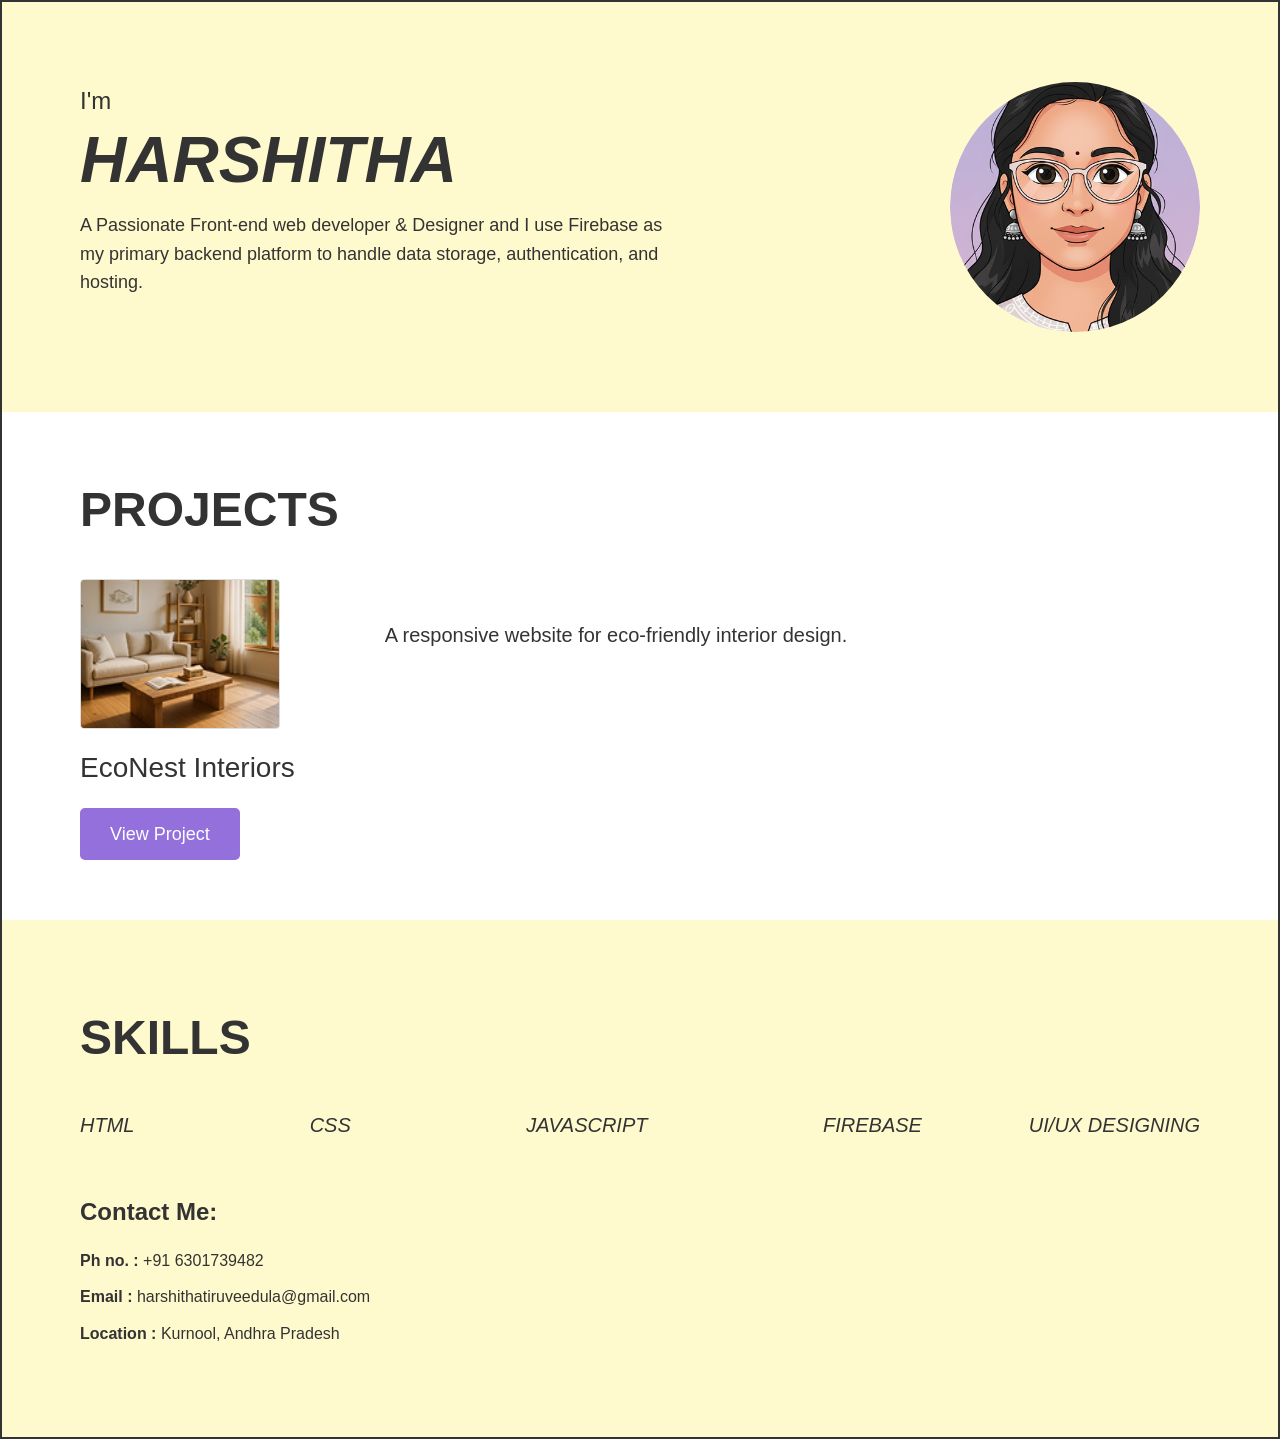
==== index.html @ 0b7bb5dc "Add files via upload" ====
<!DOCTYPE html>
<html lang="en">
<head>
    <meta charset="UTF-8">
    <meta name="viewport" content="width=device-width, initial-scale=1.0">
    <title>Harshitha - Portfolio</title>
    <link rel="stylesheet" href="styles.css">
</head>
<body>
    <!-- About Me Section -->
    <section class="about-section">
        <div class="container">
            <div class="about-content">
                <div class="about-text">
                    <p class="intro-text">I'm</p>
                    <h1 class="name">HARSHITHA</h1>
                    <p class="description">A Passionate Front-end web developer & Designer and I use Firebase as my primary backend platform to handle data storage, authentication, and hosting.</p>
                </div>
                <div class="profile-image-container">
                    <div class="profile-image">
                        <img src="1.jpg" alt="Harshitha" onerror="this.style.display='none'; this.nextElementSibling.style.display='block';">
                        <div class="profile-placeholder" style="display:none;">
                            <svg viewBox="0 0 200 200" xmlns="http://www.w3.org/2000/svg">
                                <circle cx="100" cy="100" r="100" fill="#E6E6FA"/>
                                <circle cx="100" cy="80" r="30" fill="#333"/>
                                <path d="M 50 150 Q 50 120 100 120 Q 150 120 150 150" fill="#333"/>
                            </svg>
                        </div>
                    </div>
                </div>
            </div>
        </div>
    </section>

    <!-- Projects Section -->
    <section class="projects-section">
        <div class="container">
            <h2 class="section-title">PROJECTS</h2>
            <div class="project-item">
                <div class="project-left">
                    <div class="project-thumbnail">
                        <img src="2.jpg" alt="EcoNest Interiors" onerror="this.style.display='none'; this.nextElementSibling.style.display='block';">
                        <div class="thumbnail-placeholder" style="display:none;">
                            <svg viewBox="0 0 200 150" xmlns="http://www.w3.org/2000/svg">
                                <rect width="200" height="150" fill="#f0f0f0"/>
                                <rect x="30" y="30" width="140" height="90" fill="#D2B48C" rx="5"/>
                                <rect x="50" y="50" width="100" height="50" fill="#8B7355"/>
                                <circle cx="100" cy="75" r="8" fill="#90EE90"/>
                            </svg>
                        </div>
                    </div>
                    <h3 class="project-title">EcoNest Interiors</h3>
                    <a href="econest.html" class="view-project-btn">View Project</a>
                </div>
                <div class="project-right">
                    <p class="project-description">A responsive website for eco-friendly interior design.</p>
                </div>
            </div>
        </div>
    </section>

    <!-- Skills & Contact Section -->
    <section class="skills-contact-section">
        <div class="container">
            <div class="skills-section">
                <h2 class="section-title">SKILLS</h2>
                <p class="skills-list">
                    <span class="skills-left">HTML CSS JAVASCRIPT FIREBASE</span>
                    <span class="skill-group">UI/UX DESIGNING</span>
                </p>
            </div>
            <div class="contact-section">
                <h3 class="contact-title">Contact Me:</h3>
                <div class="contact-details">
                    <p><strong>Ph no. :</strong> +91 6301739482</p>
                    <p><strong>Email :</strong> harshithatiruveedula@gmail.com</p>
                    <p><strong>Location :</strong> Kurnool, Andhra Pradesh</p>
                </div>
            </div>
        </div>
    </section>
</body>
</html>
---- styles.css ----
* {
    margin: 0;
    padding: 0;
    box-sizing: border-box;
}

body {
    font-family: -apple-system, BlinkMacSystemFont, 'Segoe UI', Roboto, Oxygen, Ubuntu, Cantarell, sans-serif;
    line-height: 1.6;
    color: #333;
    border: 2px solid #333;
    min-height: 100vh;
    margin: 0;
    padding: 0;
}

.container {
    max-width: 1200px;
    margin: 0 auto;
    padding: 0 40px;
}

/* About Me Section */
.about-section {
    background-color: #FFFACD;
    padding: 80px 20px;
    min-height: 400px;
}

.about-content {
    display: flex;
    align-items: flex-start;
    justify-content: space-between;
    gap: 60px;
    flex-wrap: wrap;
}

.about-text {
    flex: 1;
    min-width: 300px;
    text-align: left;
}

.intro-text {
    font-size: 24px;
    margin-bottom: 5px;
    font-weight: normal;
}

.name {
    font-size: 64px;
    font-weight: 600;
    font-style: italic;
    margin-bottom: 15px;
    line-height: 1.1;
    margin-top: 0;
}

.description {
    font-size: 18px;
    max-width: 600px;
    line-height: 1.6;
    margin-top: 0;
}

.profile-image-container {
    flex-shrink: 0;
}

.profile-image {
    width: 250px;
    height: 250px;
    border-radius: 50%;
    overflow: hidden;
    background-color: #E6E6FA;
    display: flex;
    align-items: center;
    justify-content: center;
}

.profile-image img {
    width: 100%;
    height: 100%;
    object-fit: cover;
    display: block;
}

.profile-placeholder {
    width: 100%;
    height: 100%;
}

.profile-placeholder svg {
    width: 100%;
    height: 100%;
}

/* Projects Section */
.projects-section {
    background-color: #FFFFFF;
    padding: 60px 20px;
}

.section-title {
    font-size: 48px;
    font-weight: bold;
    margin-bottom: 30px;
    text-align: left;
    margin-top: 0;
}

.project-item {
    display: flex;
    gap: 50px;
    align-items: flex-start;
    flex-wrap: wrap;
}

.project-left {
    display: flex;
    flex-direction: column;
    gap: 12px;
    flex-shrink: 0;
}

.project-thumbnail {
    width: 200px;
    height: 150px;
    border: 1px solid #ddd;
    border-radius: 4px;
    overflow: hidden;
    background-color: #f9f9f9;
}

.project-thumbnail img {
    width: 100%;
    height: 100%;
    object-fit: cover;
    display: block;
}

.thumbnail-placeholder {
    width: 100%;
    height: 100%;
}

.thumbnail-placeholder svg {
    width: 100%;
    height: 100%;
}

.project-title {
    font-size: 28px;
    font-weight: normal;
    margin: 0;
    margin-top: 5px;
}

.view-project-btn {
    display: inline-block;
    padding: 12px 30px;
    background-color: #9370DB;
    color: white;
    text-decoration: none;
    border-radius: 5px;
    font-size: 18px;
    transition: background-color 0.3s;
    width: fit-content;
    margin-top: 5px;
}

.view-project-btn:hover {
    background-color: #7B68EE;
}

.project-right {
    flex: 1;
    min-width: 250px;
    display: flex;
    align-items: center;
    padding-top: 0;
    margin-left: 0;
}

.project-description {
    font-size: 20px;
    line-height: 1.6;
    margin: 40px;
    max-width: 500px;
}

/* Skills & Contact Section */
.skills-contact-section {
    background-color: #FFFACD;
    padding: 80px 20px;
}

.skills-section {
    margin-bottom: 50px;
}

.skills-list {
    font-size: 20px;
    font-style: italic;
    line-height: 1.8;
    margin-top: 10px;
    display: flex;
    justify-content: space-between;
    align-items: center;
    flex-wrap: wrap;
    gap: 20px;
}

.skills-left {
    word-spacing: 170px;
}

.skill-group {
    word-spacing: normal;
    margin-left: auto;
}

.contact-section {
    margin-top: 0;
}

.contact-title {
    font-size: 24px;
    font-weight: bold;
    margin-bottom: 15px;
    margin-top: 0;
}

.contact-details p {
    font-size: 16px;
    margin-bottom: 8px;
    line-height: 1.8;
    margin-top: 0;
}

.contact-details strong {
    font-weight: bold;
}

/* Mobile Responsive */
@media (max-width: 768px) {
    .about-section {
        padding: 40px 20px;
    }

    .about-content {
        flex-direction: column;
        text-align: center;
    }

    .name {
        font-size: 48px;
    }

    .description {
        font-size: 16px;
    }

    .profile-image {
        width: 200px;
        height: 200px;
    }

    .section-title {
        font-size: 36px;
    }

    .project-item {
        flex-direction: column;
    }

    .project-left {
        width: 100%;
    }

    .project-thumbnail {
        width: 100%;
        max-width: 300px;
        height: 200px;
    }

    .project-right {
        width: 100%;
    }

    .skills-list {
        font-size: 16px;
        text-align: center;
    }

    .contact-details {
        text-align: center;
    }
}

@media (max-width: 480px) {
    .name {
        font-size: 36px;
    }

    .intro-text {
        font-size: 20px;
    }

    .description {
        font-size: 14px;
    }

    .section-title {
        font-size: 28px;
    }

    .project-title {
        font-size: 20px;
    }

    .view-project-btn {
        padding: 10px 20px;
        font-size: 14px;
    }
}
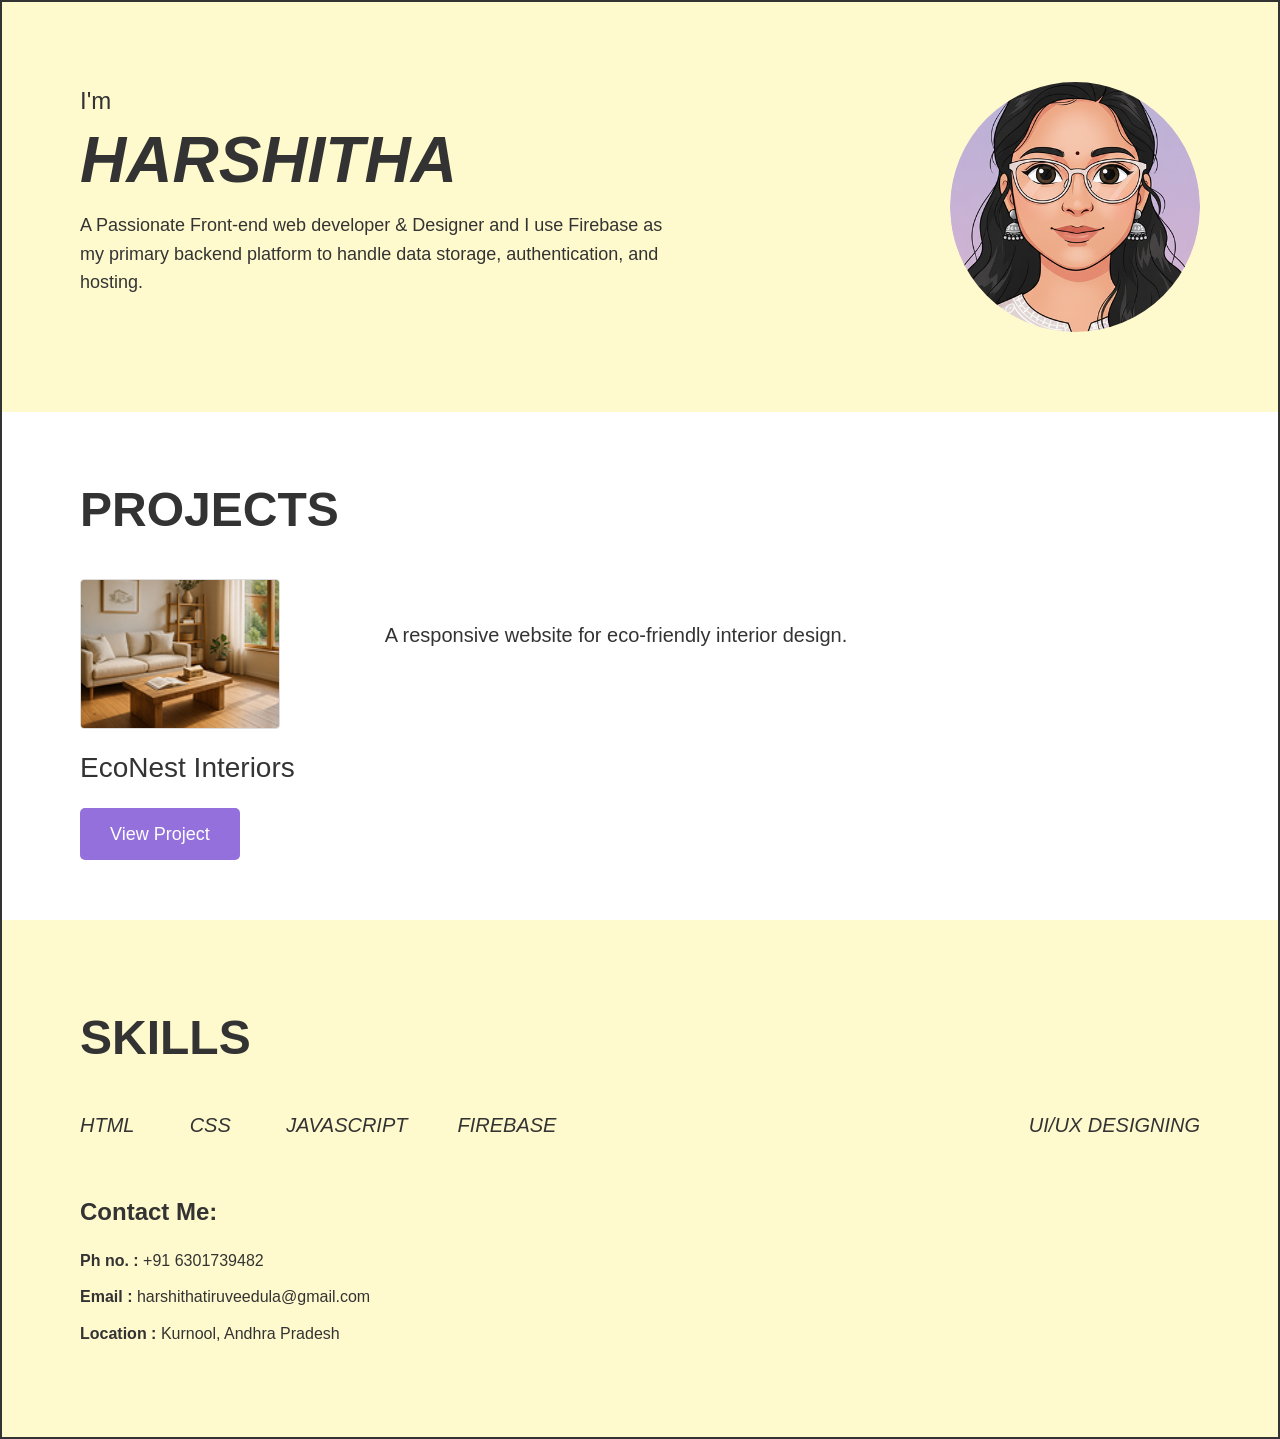
==== commit e4366b35: "Add files via upload" ====
--- a/index.html
+++ b/index.html
@@ -65,7 +65,10 @@
             <div class="skills-section">
                 <h2 class="section-title">SKILLS</h2>
                 <p class="skills-list">
-                    <span class="skills-left">HTML CSS JAVASCRIPT FIREBASE</span>
+                    <span class="skills-left-group">
+                        <span class="skills-line-1">HTML CSS JAVASCRIPT</span>
+                        <span class="skills-line-2">FIREBASE</span>
+                    </span>
                     <span class="skill-group">UI/UX DESIGNING</span>
                 </p>
             </div>
--- a/styles.css
+++ b/styles.css
@@ -211,8 +211,18 @@
     gap: 20px;
 }
 
-.skills-left {
-    word-spacing: 170px;
+.skills-left-group {
+    display: flex;
+    align-items: center;
+    gap: 50px;
+}
+
+.skills-line-1 {
+    word-spacing: 50px;
+}
+
+.skills-line-2 {
+    word-spacing: normal;
 }
 
 .skill-group {
@@ -250,7 +260,19 @@
 
     .about-content {
         flex-direction: column;
-        text-align: center;
+        align-items: flex-start;
+    }
+
+    .about-text {
+        text-align: left;
+        width: 100%;
+    }
+
+    .profile-image-container {
+        width: 100%;
+        display: flex;
+        justify-content: center;
+        margin-top: 30px;
     }
 
     .name {
@@ -272,10 +294,14 @@
 
     .project-item {
         flex-direction: column;
+        align-items: center;
     }
 
     .project-left {
         width: 100%;
+        display: flex;
+        flex-direction: column;
+        align-items: center;
     }
 
     .project-thumbnail {
@@ -284,17 +310,58 @@
         height: 200px;
     }
 
+    .project-title {
+        text-align: center;
+        width: 100%;
+    }
+
+    .view-project-btn {
+        align-self: center;
+    }
+
     .project-right {
         width: 100%;
+        display: flex;
+        justify-content: center;
+    }
+
+    .project-description {
+        text-align: center;
     }
 
     .skills-list {
         font-size: 16px;
-        text-align: center;
+        display: flex;
+        flex-direction: column;
+        align-items: flex-start;
+        gap: 8px;
+    }
+
+    .skills-left-group {
+        display: flex;
+        flex-direction: column;
+        align-items: flex-start;
+        gap: 8px;
+        width: 100%;
+    }
+
+    .skills-line-1 {
+        word-spacing: 20px;
+        display: block;
+    }
+
+    .skills-line-2 {
+        display: block;
+    }
+
+    .skill-group {
+        align-self: flex-end;
+        margin-left: 0;
+        margin-top: 0;
     }
 
     .contact-details {
-        text-align: center;
+        text-align: left;
     }
 }
 
@@ -317,11 +384,34 @@
 
     .project-title {
         font-size: 20px;
+        text-align: center;
     }
 
     .view-project-btn {
         padding: 10px 20px;
         font-size: 14px;
-    }
-}
-
+        align-self: center;
+    }
+
+    .project-description {
+        text-align: center;
+    }
+
+    .skills-list {
+        font-size: 14px;
+        gap: 6px;
+    }
+
+    .skills-left-group {
+        gap: 6px;
+    }
+
+    .skills-line-1 {
+        word-spacing: 15px;
+    }
+
+    .skill-group {
+        align-self: flex-end;
+    }
+}
+
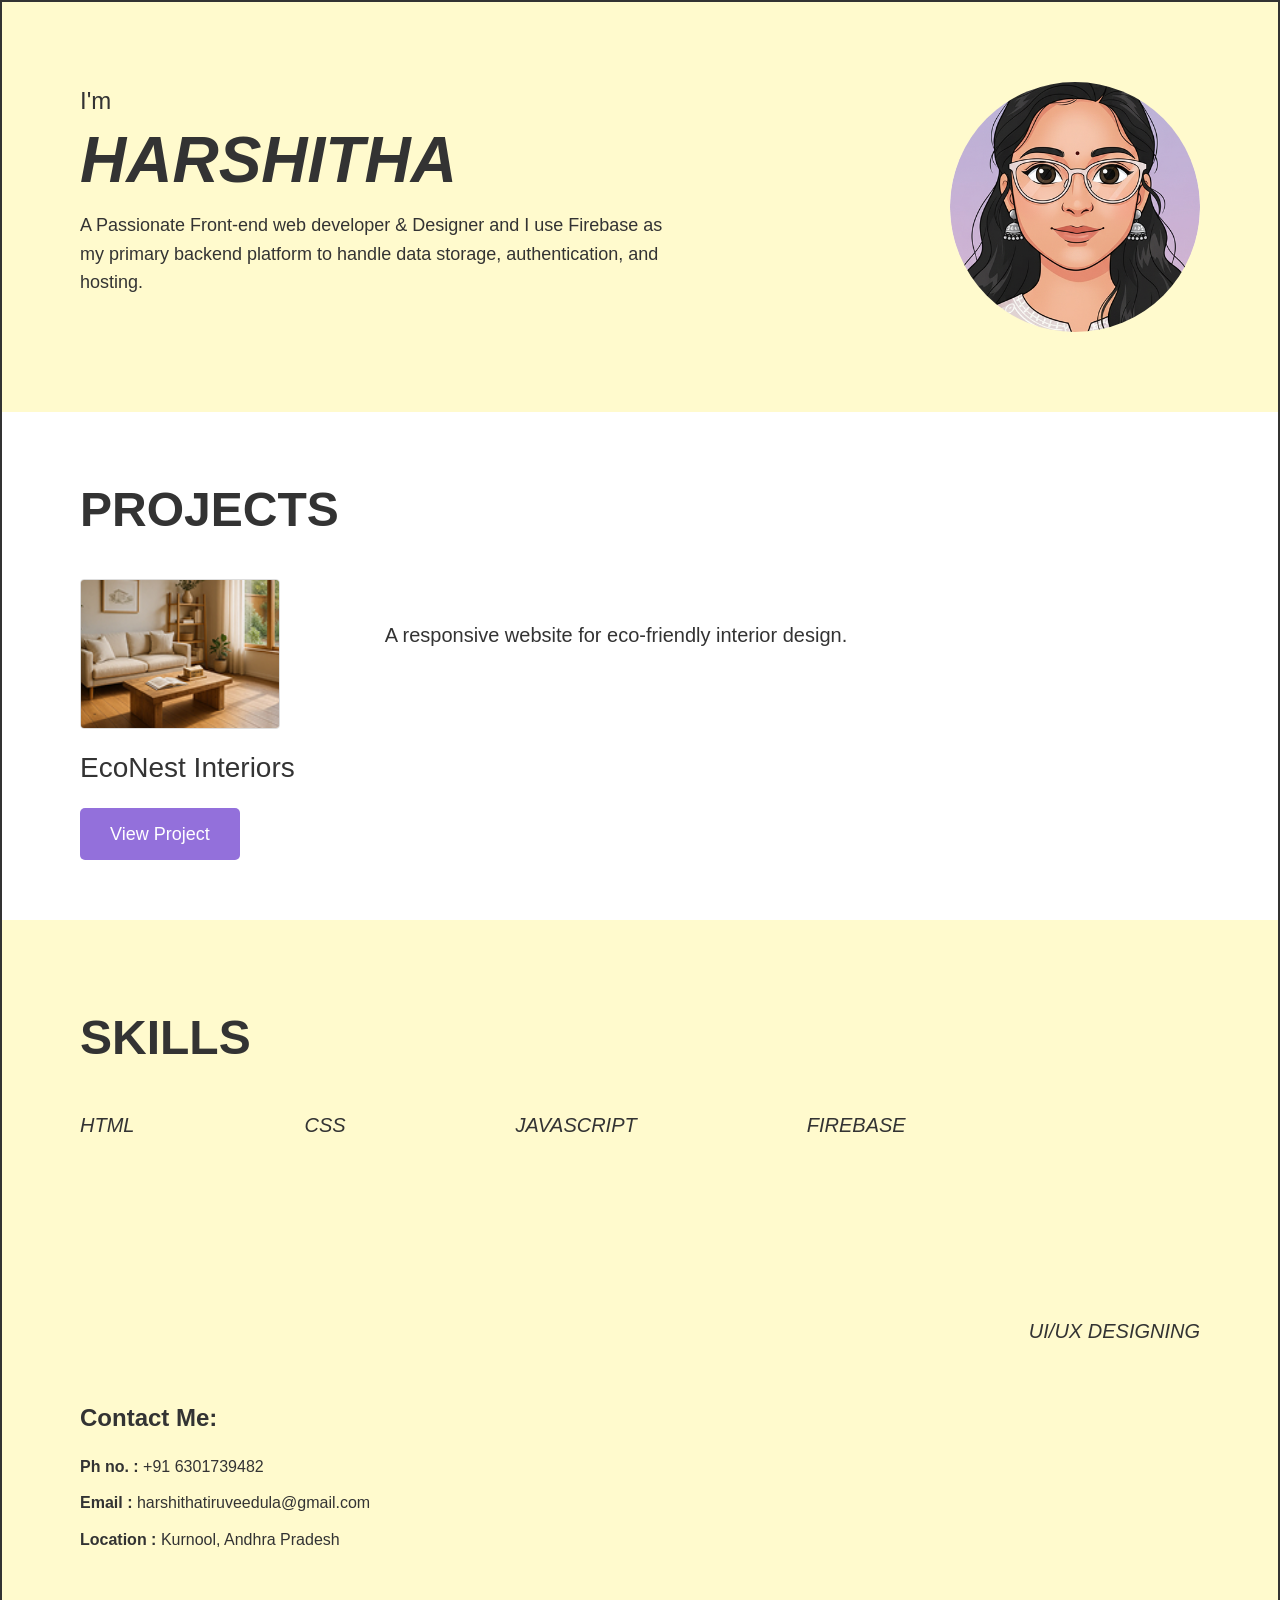
==== commit 27afdf1e: "Add files via upload" ====
--- a/index.html
+++ b/index.html
@@ -65,11 +65,11 @@
             <div class="skills-section">
                 <h2 class="section-title">SKILLS</h2>
                 <p class="skills-list">
-                    <span class="skills-left-group">
-                        <span class="skills-line-1">HTML CSS JAVASCRIPT</span>
-                        <span class="skills-line-2">FIREBASE</span>
-                    </span>
-                    <span class="skill-group">UI/UX DESIGNING</span>
+                    <span class="skill-item">HTML</span>
+                    <span class="skill-item">CSS</span>
+                    <span class="skill-item">JAVASCRIPT</span>
+                    <span class="skill-item">FIREBASE</span>
+                    <span class="skill-item skill-group">UI/UX DESIGNING</span>
                 </p>
             </div>
             <div class="contact-section">
--- a/styles.css
+++ b/styles.css
@@ -205,28 +205,16 @@
     line-height: 1.8;
     margin-top: 10px;
     display: flex;
-    justify-content: space-between;
     align-items: center;
     flex-wrap: wrap;
-    gap: 20px;
-}
-
-.skills-left-group {
-    display: flex;
-    align-items: center;
-    gap: 50px;
-}
-
-.skills-line-1 {
-    word-spacing: 50px;
-}
-
-.skills-line-2 {
-    word-spacing: normal;
+    gap: 170px;
+}
+
+.skill-item {
+    white-space: nowrap;
 }
 
 .skill-group {
-    word-spacing: normal;
     margin-left: auto;
 }
 
@@ -327,6 +315,9 @@
 
     .project-description {
         text-align: center;
+        max-width: 90%;
+        width: 90%;
+        margin: 20px auto;
     }
 
     .skills-list {
@@ -337,27 +328,23 @@
         gap: 8px;
     }
 
-    .skills-left-group {
-        display: flex;
-        flex-direction: column;
-        align-items: flex-start;
-        gap: 8px;
-        width: 100%;
-    }
-
-    .skills-line-1 {
-        word-spacing: 20px;
+    .skill-item {
+        display: inline-block;
+        margin-right: 20px;
+    }
+
+    .skill-item:nth-child(4) {
         display: block;
-    }
-
-    .skills-line-2 {
-        display: block;
+        margin-right: 0;
+        margin-top: 8px;
+        width: 100%;
     }
 
     .skill-group {
         align-self: flex-end;
         margin-left: 0;
-        margin-top: 0;
+        margin-right: 0;
+        margin-top: 8px;
     }
 
     .contact-details {
@@ -395,6 +382,9 @@
 
     .project-description {
         text-align: center;
+        max-width: 95%;
+        width: 95%;
+        margin: 15px auto;
     }
 
     .skills-list {
@@ -402,16 +392,17 @@
         gap: 6px;
     }
 
-    .skills-left-group {
-        gap: 6px;
-    }
-
-    .skills-line-1 {
-        word-spacing: 15px;
+    .skill-item {
+        margin-right: 15px;
+    }
+
+    .skill-item:nth-child(4) {
+        margin-right: 0;
     }
 
     .skill-group {
         align-self: flex-end;
-    }
-}
-
+        margin-right: 0;
+    }
+}
+
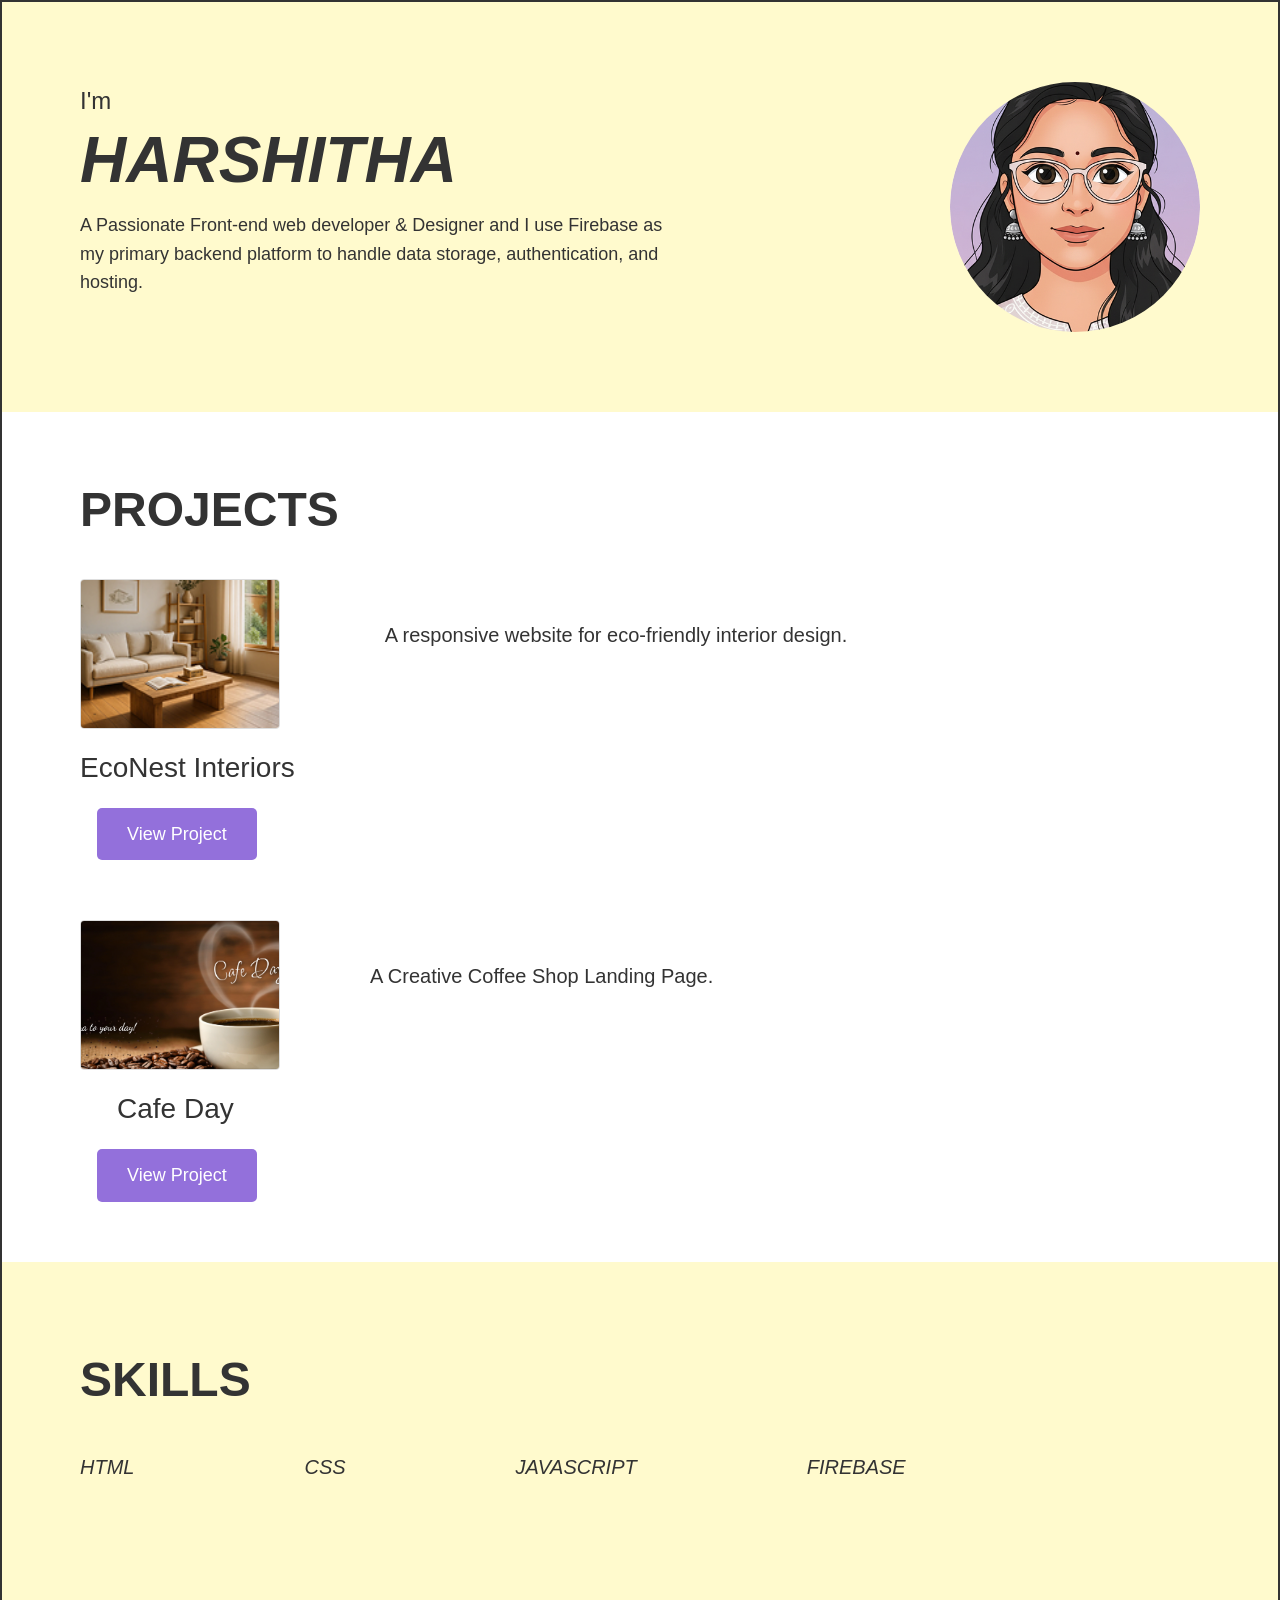
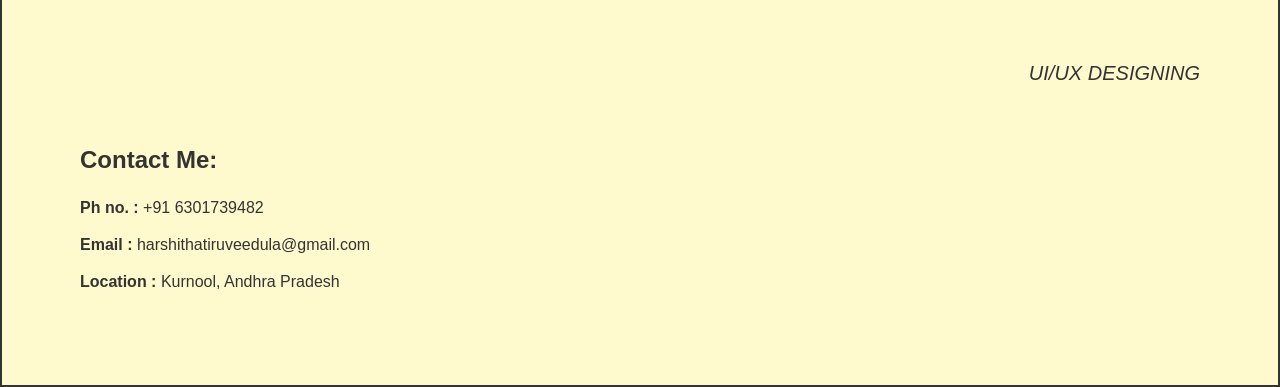
==== commit 3aeb0c83: "Add files via upload" ====
--- a/index.html
+++ b/index.html
@@ -56,6 +56,29 @@
                     <p class="project-description">A responsive website for eco-friendly interior design.</p>
                 </div>
             </div>
+            <div class="project-item">
+                <div class="project-left">
+                    <div class="project-thumbnail">
+                        <img src="c1.png" alt="Cafe Day" onerror="this.style.display='none'; this.nextElementSibling.style.display='block';">
+                        <div class="thumbnail-placeholder" style="display:none;">
+                            <svg viewBox="0 0 200 150" xmlns="http://www.w3.org/2000/svg">
+                                <rect width="200" height="150" fill="#8B4513"/>
+                                <circle cx="100" cy="60" r="25" fill="#FFFFFF" opacity="0.9"/>
+                                <ellipse cx="100" cy="85" rx="30" ry="20" fill="#654321"/>
+                                <path d="M 70 85 Q 100 65 130 85" stroke="#FFFFFF" stroke-width="2" fill="none" opacity="0.7"/>
+                                <circle cx="85" cy="75" r="2" fill="#8B4513"/>
+                                <circle cx="115" cy="75" r="2" fill="#8B4513"/>
+                                <text x="100" y="120" text-anchor="middle" fill="#FFFFFF" font-size="14" font-family="cursive">Cafe Day</text>
+                            </svg>
+                        </div>
+                    </div>
+                    <h3 class="project-title">Cafe Day</h3>
+                    <a href="cafe-day.html" class="view-project-btn">View Project</a>
+                </div>
+                <div class="project-right">
+                    <p class="project-description">A Creative Coffee Shop Landing Page.</p>
+                </div>
+            </div>
         </div>
     </section>
 
@@ -65,11 +88,13 @@
             <div class="skills-section">
                 <h2 class="section-title">SKILLS</h2>
                 <p class="skills-list">
-                    <span class="skill-item">HTML</span>
-                    <span class="skill-item">CSS</span>
-                    <span class="skill-item">JAVASCRIPT</span>
-                    <span class="skill-item">FIREBASE</span>
-                    <span class="skill-item skill-group">UI/UX DESIGNING</span>
+                    <span class="skills-line-1">
+                        <span class="skill-item">HTML</span>
+                        <span class="skill-item">CSS</span>
+                        <span class="skill-item">JAVASCRIPT</span>
+                    </span>
+                    <span class="skill-line-2">FIREBASE</span>
+                    <span class="skill-group">UI/UX DESIGNING</span>
                 </p>
             </div>
             <div class="contact-section">
--- a/styles.css
+++ b/styles.css
@@ -114,6 +114,11 @@
     gap: 50px;
     align-items: flex-start;
     flex-wrap: wrap;
+    margin-bottom: 60px;
+}
+
+.project-item:last-child {
+    margin-bottom: 0;
 }
 
 .project-left {
@@ -154,6 +159,11 @@
     font-weight: normal;
     margin: 0;
     margin-top: 5px;
+}
+
+.projects-section .project-item:nth-of-type(2) .project-title,
+.projects-section .project-item:last-child .project-title {
+    padding-left: 37px;
 }
 
 .view-project-btn {
@@ -167,6 +177,7 @@
     transition: background-color 0.3s;
     width: fit-content;
     margin-top: 5px;
+    margin-left: 17px;
 }
 
 .view-project-btn:hover {
@@ -210,7 +221,17 @@
     gap: 170px;
 }
 
+.skills-line-1 {
+    display: flex;
+    align-items: center;
+    gap: 170px;
+}
+
 .skill-item {
+    white-space: nowrap;
+}
+
+.skill-line-2 {
     white-space: nowrap;
 }
 
@@ -242,8 +263,20 @@
 
 /* Mobile Responsive */
 @media (max-width: 768px) {
+    .container {
+        padding: 0 20px;
+    }
+
     .about-section {
-        padding: 40px 20px;
+        padding: 40px 15px;
+    }
+
+    .projects-section {
+        padding: 40px 15px;
+    }
+
+    .skills-contact-section {
+        padding: 40px 15px;
     }
 
     .about-content {
@@ -322,29 +355,48 @@
 
     .skills-list {
         font-size: 16px;
-        display: flex;
-        flex-direction: column;
-        align-items: flex-start;
-        gap: 8px;
+        display: block;
+        width: 100%;
+        line-height: 1.8;
+    }
+
+    .skills-line-1 {
+        display: block;
+        width: 100%;
+    }
+
+    .skills-line-1 .skill-item {
+        display: block;
+        width: 100%;
+        margin-right: 0;
+        margin-bottom: 8px;
+        text-align: left;
     }
 
     .skill-item {
-        display: inline-block;
-        margin-right: 20px;
-    }
-
-    .skill-item:nth-child(4) {
-        display: block;
+        display: block;
+        width: 100%;
         margin-right: 0;
-        margin-top: 8px;
-        width: 100%;
+        margin-bottom: 8px;
+        text-align: left;
+    }
+
+    .skill-line-2 {
+        display: block;
+        width: 100%;
+        margin-top: 0;
+        margin-bottom: 8px;
+        text-align: left;
     }
 
     .skill-group {
-        align-self: flex-end;
-        margin-left: 0;
-        margin-right: 0;
-        margin-top: 8px;
+        display: block !important;
+        width: 100% !important;
+        text-align: left !important;
+        margin-left: 0 !important;
+        margin-right: 0 !important;
+        margin-top: 0 !important;
+        margin-bottom: 0 !important;
     }
 
     .contact-details {
@@ -389,20 +441,46 @@
 
     .skills-list {
         font-size: 14px;
-        gap: 6px;
+        display: block;
+        line-height: 1.8;
+    }
+
+    .skills-line-1 {
+        display: block;
+        width: 100%;
+    }
+
+    .skills-line-1 .skill-item {
+        display: block;
+        width: 100%;
+        margin-right: 0;
+        margin-bottom: 6px;
+        text-align: left;
     }
 
     .skill-item {
-        margin-right: 15px;
-    }
-
-    .skill-item:nth-child(4) {
+        display: block;
+        width: 100%;
         margin-right: 0;
+        margin-bottom: 6px;
+        text-align: left;
+    }
+
+    .skill-line-2 {
+        display: block;
+        width: 100%;
+        margin-bottom: 6px;
+        text-align: left;
     }
 
     .skill-group {
-        align-self: flex-end;
-        margin-right: 0;
-    }
-}
-
+        display: block !important;
+        width: 100% !important;
+        text-align: left !important;
+        margin-left: 0 !important;
+        margin-right: 0 !important;
+        margin-top: 0 !important;
+        margin-bottom: 0 !important;
+    }
+}
+
